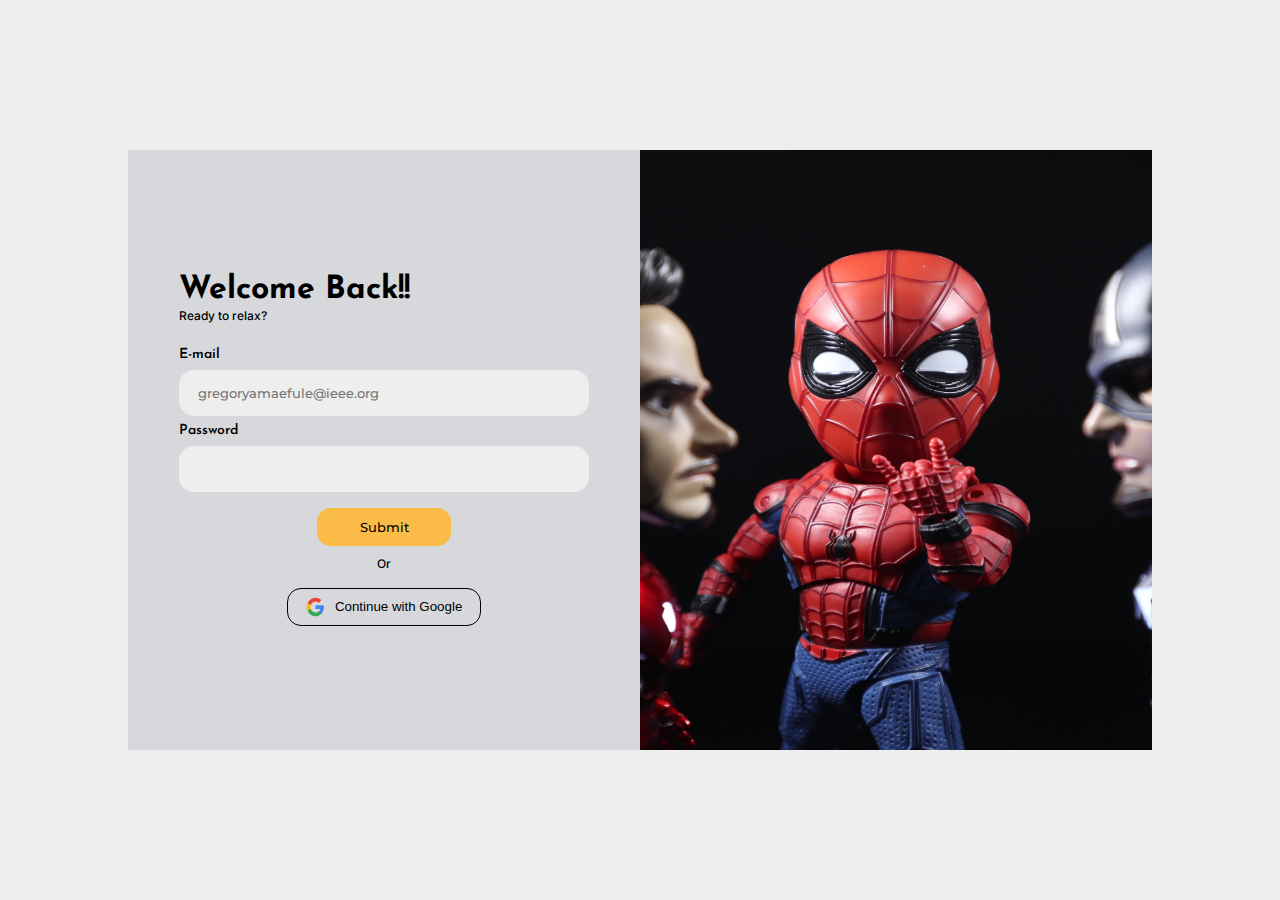
==== login.html @ 89f582a2 "completed the login page" ====
<!DOCTYPE html>
<html lang="en">
<head>
    <meta charset="UTF-8">
    <meta http-equiv="X-UA-Compatible" content="IE=edge">
    <meta name="viewport" content="width=device-width, initial-scale=1.0">
    <title>Document</title>
    <link rel="stylesheet" href="signup.css">
    <link rel="stylesheet" href="login.css">
    <style>
        @import url('https://fonts.googleapis.com/css2?family=Plus+Jakarta+Sans:wght@400;600;700&display=swap');
        @import url('https://fonts.googleapis.com/css2?family=Inter:wght@400;600;700&display=swap');
        @import url('https://fonts.googleapis.com/css2?family=Josefin+Sans:ital,wght@0,600;0,700;1,400&display=swap');
        @import url('https://fonts.googleapis.com/css2?family=Montserrat:wght@500;700&display=swap');
    </style>
</head>
<body>
    <main>
        <section class="form">
            <form action="">
                <h2>Welcome Back!!</h2>
                <p>Ready to relax? </p>
                 <label for="Email">E-mail</label>
                 <input type="email" placeholder="gregoryamaefule@ieee.org">
                 <label for="password">Password</label>
                 <input type="password">
                 <input type="submit" placeholder="Sign Up">
                 <p class="p">Or</p>
                 <button> <img src="assets/google-logo-png-suite-everything-you-need-know-about-google-newest-0.png" alt=""> Continue with Google</button>
            </form>
        </section>
        <section class="image">
            <img src="assets/Rectangle 11.png" alt="">
        </section>
    </main>
</body>
</html>
---- signup.css ----
*{
    margin: 0;
    padding: 0;
    box-sizing: border-box;
    border: none;
}
body{
    display: flex;
    flex-direction: column;
    justify-content: center;
    width: 100vw;
    height: 100vh;
    align-items: center;
    background: #eeeeee;
}
main{
    width: 80vw;
    height: 94vh;
    max-width: 1200px;
    max-height: 600px;
    background: rgba(19, 32, 60, 0.1);
    display: flex;
}
.form{
    flex-basis: 50%;
    display: flex;
    flex-direction: column;
    justify-content: center;
    align-items: center;
}
.image{
    flex-basis: 50%;
}
.image img{
    width: 100%;
    height: 100%;
}
form{
    display: flex;
    flex-direction: column;
    width: 80%;
    font-family: 'Josefin Sans';

}
.form h2{
    font-family: Josefin Sans;
    font-size: 32px;
    font-weight: 700;
    line-height: 32px;
    letter-spacing: 0em;
    margin-bottom: 0px;
}
.form p{
    font-family: Inter;
    font-size: 12px;
    font-weight: 500;
    line-height: 20px;
    letter-spacing: 0em;
    margin-bottom: 14px;

}
label{
    font-family: Josefin Sans;
    font-size: 14px;
    font-weight: 600;
    line-height: 30px;
    letter-spacing: 0em;
}
input{
    background: #eeeeee;
    border-radius: 15px;
    padding: 14.9744px 0px 14.9744px 18.7308px;
    color: rgba(19, 32, 60, 0.6);
    font-family: 'Montserrat';
    font-weight: 500;
}
form div{
    margin: 6px 0;
}
form div label{
    font-size: 10px;
}
form div input{
    background: rgba(19, 32, 60, 0.1);
    color: black;
}
input[type='submit']{
    width: 154px;
    height: 38px;
    margin: 0 auto;
    background: #FBBB47;
    padding: 0;
    color: black;
}
@media (max-width:940px){
    .image{
        display: none;
    }
    .form{
        flex-basis: 100%;
    }
}
@media (max-width:500px){
    main{
        width: 100vw;
        height: 100vh;
    }
}
---- login.css ----
input[type='submit']{
    margin: 16px auto 8px;
    width: 134px;
    height: 38px;
    border-radius: 14px;
}
.p{
    margin: 0 auto;
}
button{
    width: 194px;
    height: 38px;
    border-radius: 14px;
    margin: 0 auto;
    background: inherit;
    border: 1px solid black;
    display: flex;
    justify-content: center;
    gap: 10px;
    align-items: center;

}
button img{
    width: 1.2rem;
    height: 1.2rem;
}
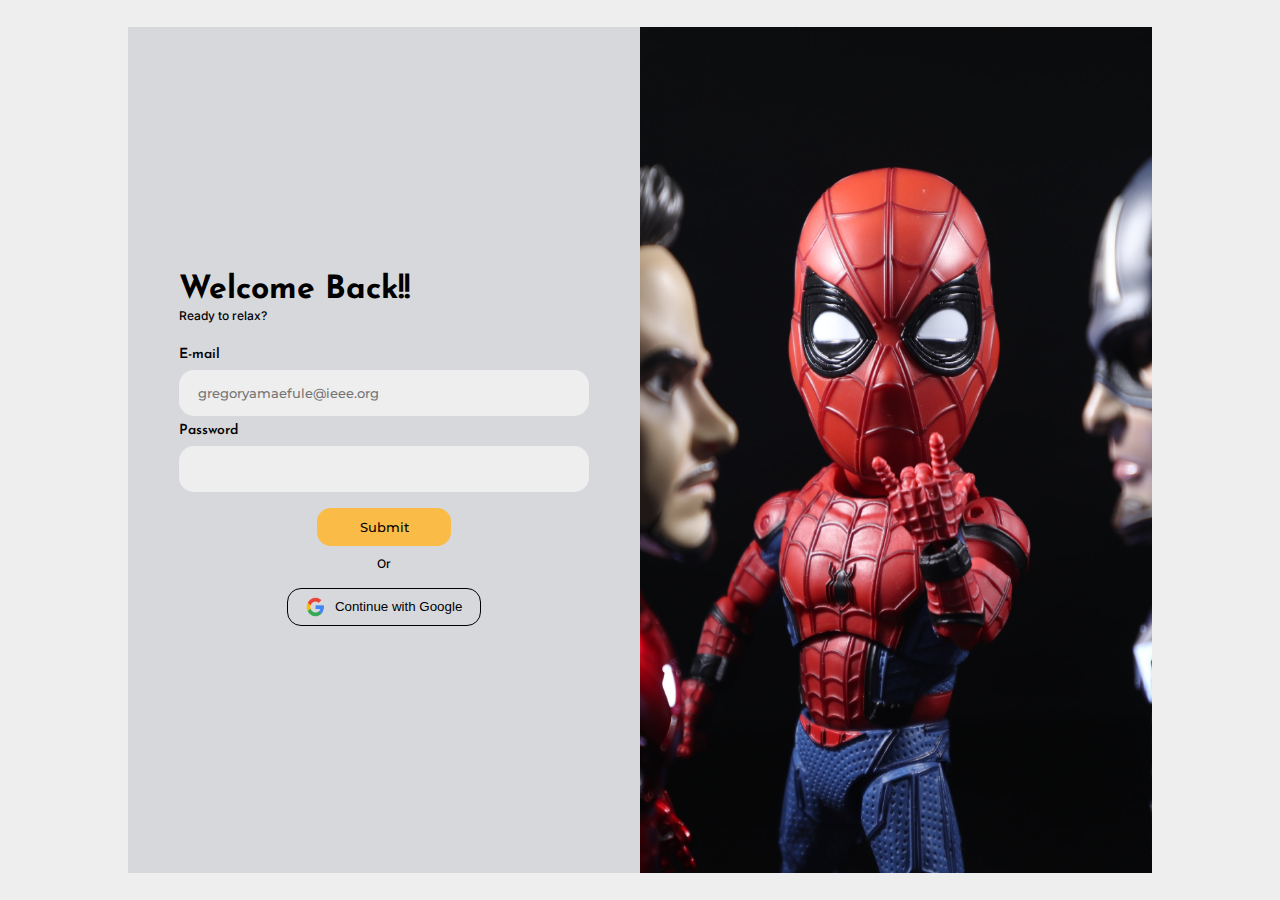
==== commit 8ebd8245: "added title" ====
--- a/login.html
+++ b/login.html
@@ -4,9 +4,10 @@
     <meta charset="UTF-8">
     <meta http-equiv="X-UA-Compatible" content="IE=edge">
     <meta name="viewport" content="width=device-width, initial-scale=1.0">
-    <title>Document</title>
+    <title>Flixia - Login</title>
     <link rel="stylesheet" href="signup.css">
     <link rel="stylesheet" href="login.css">
+    <link rel="icon" type="image/png" sizes="32x32" href="assets/Rectangle 4.png">
     <style>
         @import url('https://fonts.googleapis.com/css2?family=Plus+Jakarta+Sans:wght@400;600;700&display=swap');
         @import url('https://fonts.googleapis.com/css2?family=Inter:wght@400;600;700&display=swap');
--- a/signup.css
+++ b/signup.css
@@ -12,12 +12,13 @@
     height: 100vh;
     align-items: center;
     background: #eeeeee;
+    overflow: hidden;
 }
 main{
     width: 80vw;
     height: 94vh;
-    max-width: 1200px;
-    max-height: 600px;
+    /* max-width: 1200px;
+    max-height: 600px; */
     background: rgba(19, 32, 60, 0.1);
     display: flex;
 }
